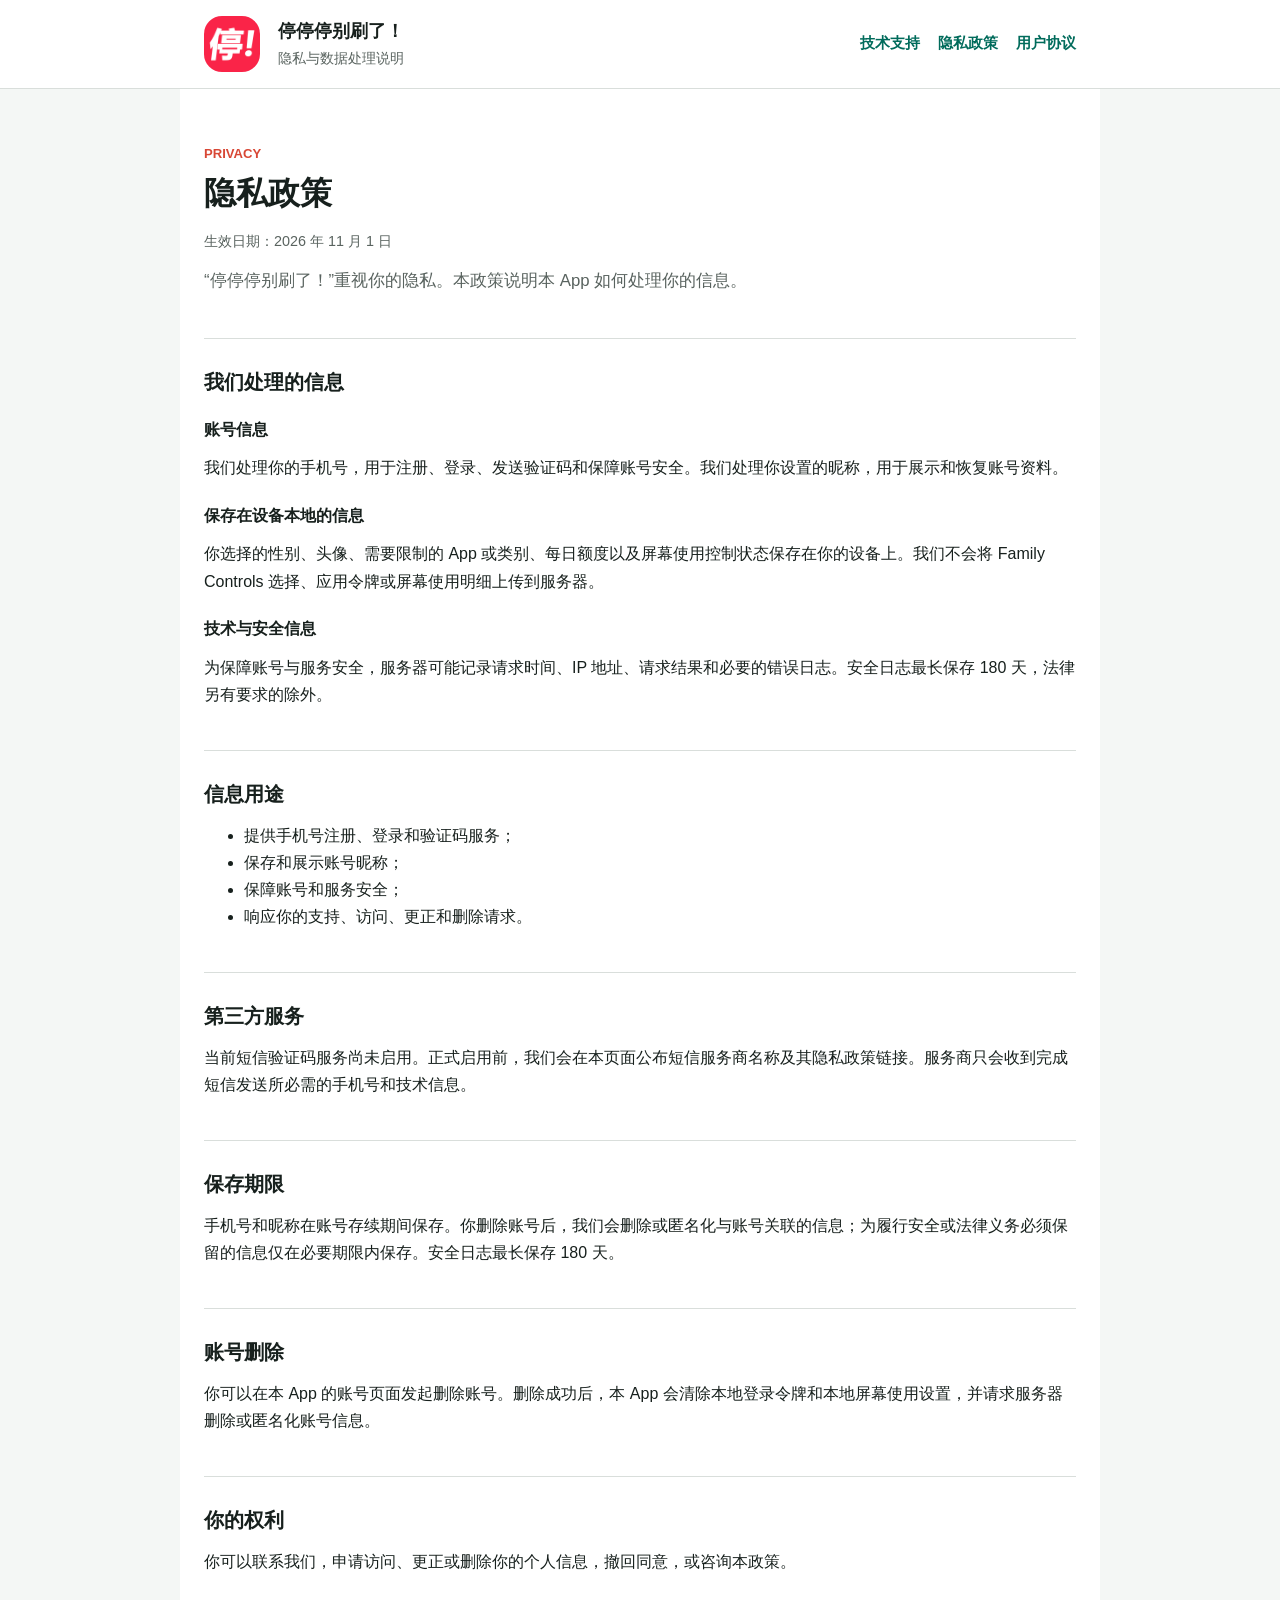
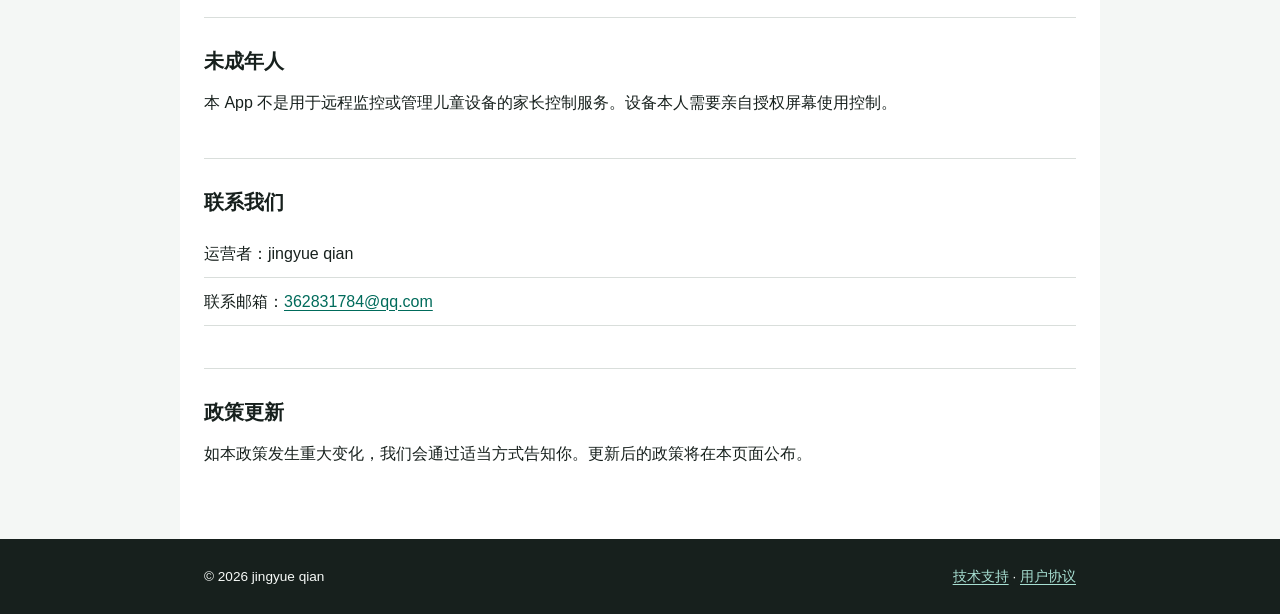
==== privacy/index.html @ dbd38d42 "添加隐私政策" ====
<!doctype html>
<html lang="zh-CN">
<head>
  <meta charset="utf-8">
  <meta name="viewport" content="width=device-width, initial-scale=1">
  <meta name="description" content="停停停别刷了！隐私政策。">
  <title>隐私政策 | 停停停别刷了！</title>
  <link rel="stylesheet" href="../styles.css">
</head>
<body>
  <header class="site-header">
    <div class="header-inner">
      <img class="app-icon" src="../app-icon.png" alt="停停停别刷了！App 图标">
      <div class="brand"><strong>停停停别刷了！</strong><span>隐私与数据处理说明</span></div>
      <nav class="site-nav" aria-label="法律与支持">
        <a href="../">技术支持</a>
        <a href="./">隐私政策</a>
        <a href="../terms/">用户协议</a>
      </nav>
    </div>
  </header>
  <main class="page">
    <p class="eyebrow">Privacy</p>
    <h1>隐私政策</h1>
    <p class="meta">生效日期：2026 年 11 月 1 日</p>
    <p class="lede">“停停停别刷了！”重视你的隐私。本政策说明本 App 如何处理你的信息。</p>

    <h2>我们处理的信息</h2>
    <h3>账号信息</h3>
    <p>我们处理你的手机号，用于注册、登录、发送验证码和保障账号安全。我们处理你设置的昵称，用于展示和恢复账号资料。</p>
    <h3>保存在设备本地的信息</h3>
    <p>你选择的性别、头像、需要限制的 App 或类别、每日额度以及屏幕使用控制状态保存在你的设备上。我们不会将 Family Controls 选择、应用令牌或屏幕使用明细上传到服务器。</p>
    <h3>技术与安全信息</h3>
    <p>为保障账号与服务安全，服务器可能记录请求时间、IP 地址、请求结果和必要的错误日志。安全日志最长保存 180 天，法律另有要求的除外。</p>

    <h2>信息用途</h2>
    <ul>
      <li>提供手机号注册、登录和验证码服务；</li>
      <li>保存和展示账号昵称；</li>
      <li>保障账号和服务安全；</li>
      <li>响应你的支持、访问、更正和删除请求。</li>
    </ul>

    <h2>第三方服务</h2>
    <p>当前短信验证码服务尚未启用。正式启用前，我们会在本页面公布短信服务商名称及其隐私政策链接。服务商只会收到完成短信发送所必需的手机号和技术信息。</p>

    <h2>保存期限</h2>
    <p>手机号和昵称在账号存续期间保存。你删除账号后，我们会删除或匿名化与账号关联的信息；为履行安全或法律义务必须保留的信息仅在必要期限内保存。安全日志最长保存 180 天。</p>

    <h2>账号删除</h2>
    <p>你可以在本 App 的账号页面发起删除账号。删除成功后，本 App 会清除本地登录令牌和本地屏幕使用设置，并请求服务器删除或匿名化账号信息。</p>

    <h2>你的权利</h2>
    <p>你可以联系我们，申请访问、更正或删除你的个人信息，撤回同意，或咨询本政策。</p>

    <h2>未成年人</h2>
    <p>本 App 不是用于远程监控或管理儿童设备的家长控制服务。设备本人需要亲自授权屏幕使用控制。</p>

    <h2>联系我们</h2>
    <ul class="contact-list">
      <li>运营者：jingyue qian</li>
      <li>联系邮箱：<a href="mailto:362831784@qq.com">362831784@qq.com</a></li>
    </ul>

    <h2>政策更新</h2>
    <p>如本政策发生重大变化，我们会通过适当方式告知你。更新后的政策将在本页面公布。</p>
  </main>
  <footer class="site-footer"><div class="footer-inner"><span>© 2026 jingyue qian</span><span><a href="../">技术支持</a> · <a href="../terms/">用户协议</a></span></div></footer>
</body>
</html>
---- styles.css ----
:root {
  color-scheme: light;
  --ink: #17201d;
  --muted: #59635f;
  --line: #d9dedb;
  --paper: #ffffff;
  --wash: #f4f7f5;
  --accent: #d84735;
  --accent-dark: #a72e21;
  --link: #006b5b;
}

* {
  box-sizing: border-box;
}

html {
  background: var(--wash);
  color: var(--ink);
  font-family: -apple-system, BlinkMacSystemFont, "Segoe UI", sans-serif;
  font-size: 16px;
  line-height: 1.7;
}

body {
  margin: 0;
}

a {
  color: var(--link);
  text-decoration-thickness: 1px;
  text-underline-offset: 3px;
}

a:hover {
  color: var(--accent-dark);
}

.site-header {
  background: var(--paper);
  border-bottom: 1px solid var(--line);
}

.header-inner,
.page,
.footer-inner {
  margin: 0 auto;
  max-width: 920px;
  padding-left: 24px;
  padding-right: 24px;
}

.header-inner {
  align-items: center;
  display: flex;
  gap: 18px;
  min-height: 88px;
}

.app-icon {
  border-radius: 18px;
  height: 56px;
  width: 56px;
}

.brand {
  flex: 1;
}

.brand strong,
.brand span {
  display: block;
}

.brand strong {
  font-size: 1.1rem;
}

.brand span {
  color: var(--muted);
  font-size: 0.85rem;
}

.site-nav {
  display: flex;
  flex-wrap: wrap;
  gap: 8px 18px;
}

.site-nav a {
  font-size: 0.92rem;
  font-weight: 600;
  text-decoration: none;
}

.page {
  background: var(--paper);
  min-height: calc(100vh - 190px);
  padding-bottom: 72px;
  padding-top: 54px;
}

.eyebrow {
  color: var(--accent);
  font-size: 0.82rem;
  font-weight: 700;
  margin: 0 0 8px;
  text-transform: uppercase;
}

h1,
h2,
h3 {
  line-height: 1.3;
  margin: 0;
}

h1 {
  font-size: 2rem;
}

h2 {
  border-top: 1px solid var(--line);
  font-size: 1.28rem;
  margin-top: 42px;
  padding-top: 30px;
}

h3 {
  font-size: 1rem;
  margin-top: 24px;
}

p,
ul {
  margin-bottom: 0;
  margin-top: 14px;
}

.lede,
.meta {
  color: var(--muted);
}

.lede {
  font-size: 1.05rem;
  max-width: 700px;
}

.meta {
  font-size: 0.9rem;
}

.notice {
  border-left: 4px solid var(--accent);
  margin-top: 30px;
  padding: 2px 0 2px 18px;
}

.contact-list {
  list-style: none;
  padding: 0;
}

.contact-list li {
  border-bottom: 1px solid var(--line);
  padding: 10px 0;
}

.site-footer {
  background: var(--ink);
  color: #f7faf8;
}

.footer-inner {
  display: flex;
  flex-wrap: wrap;
  font-size: 0.85rem;
  gap: 8px 22px;
  justify-content: space-between;
  padding-bottom: 26px;
  padding-top: 26px;
}

.footer-inner a {
  color: #a7dfd2;
}

@media (max-width: 680px) {
  .header-inner {
    align-items: flex-start;
    flex-wrap: wrap;
    padding-bottom: 18px;
    padding-top: 16px;
  }

  .site-nav {
    flex-basis: 100%;
  }

  .page {
    padding-top: 38px;
  }

  h1 {
    font-size: 1.7rem;
  }
}
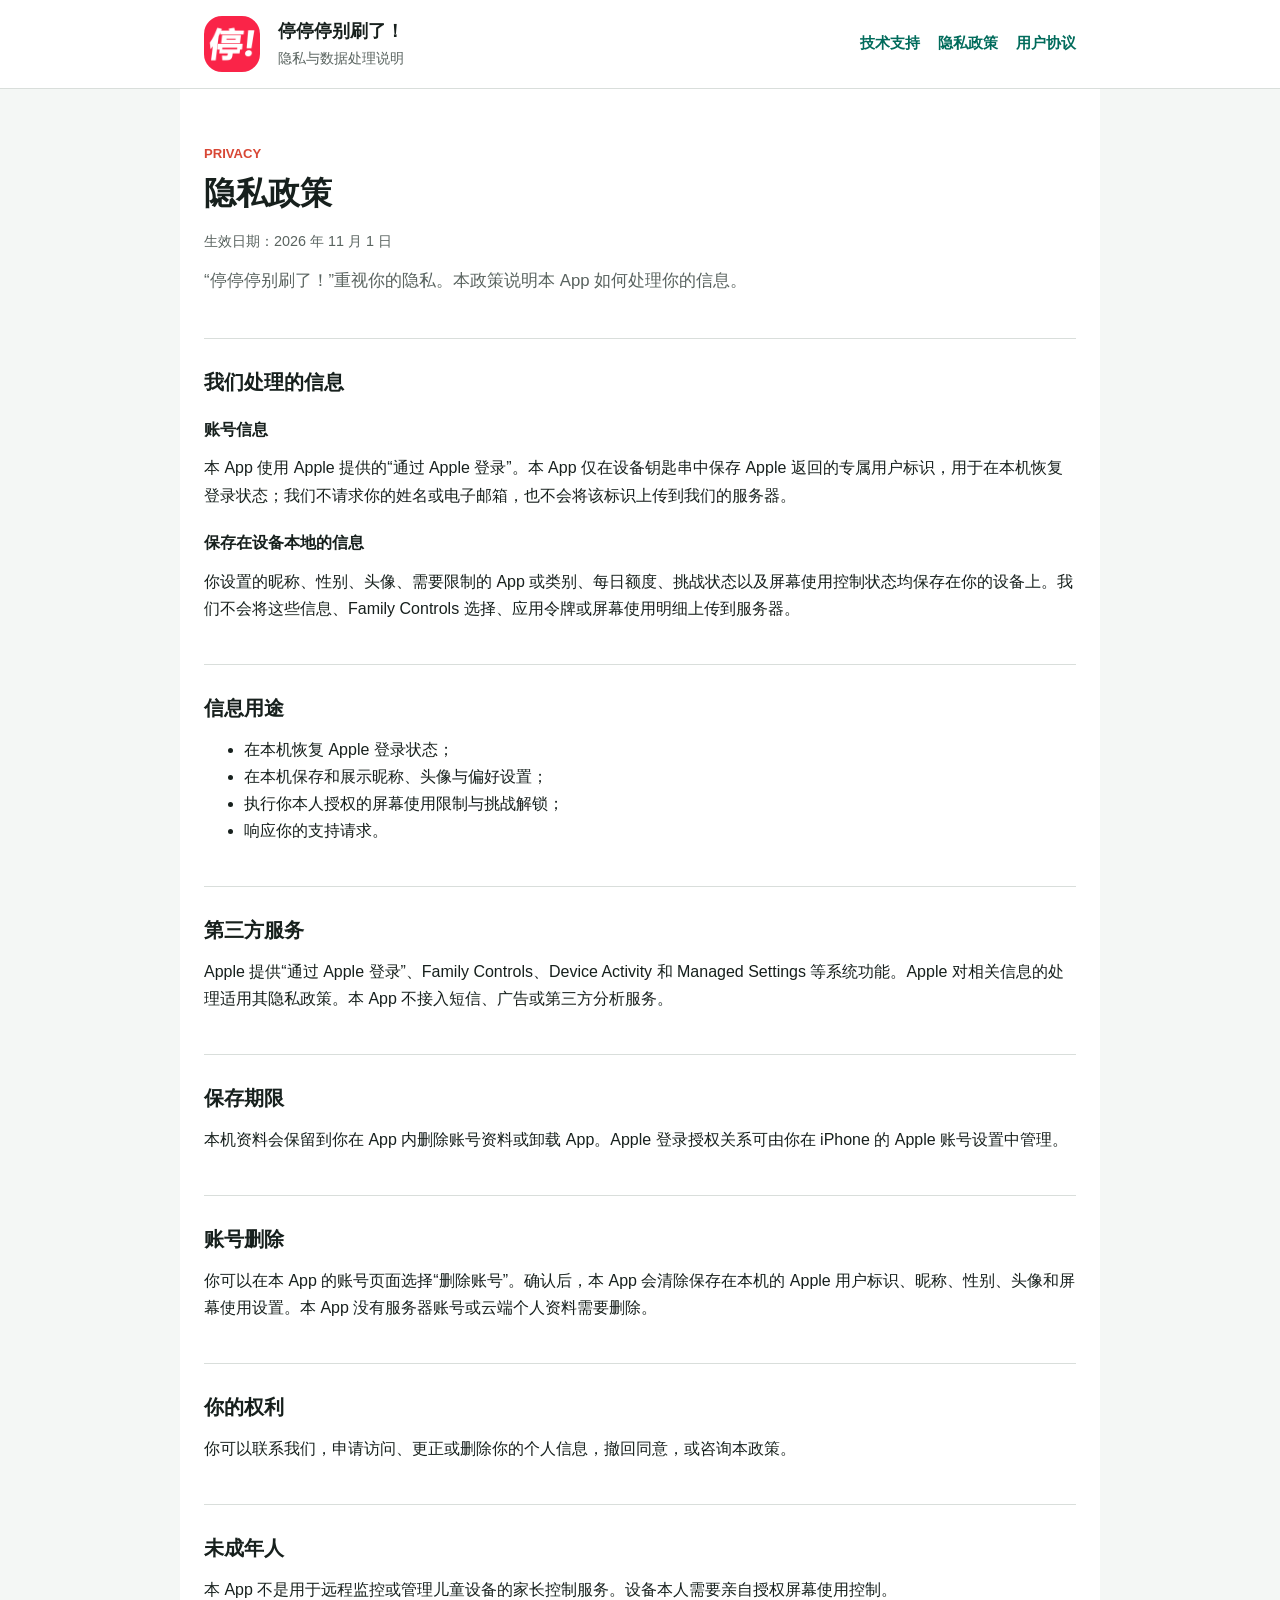
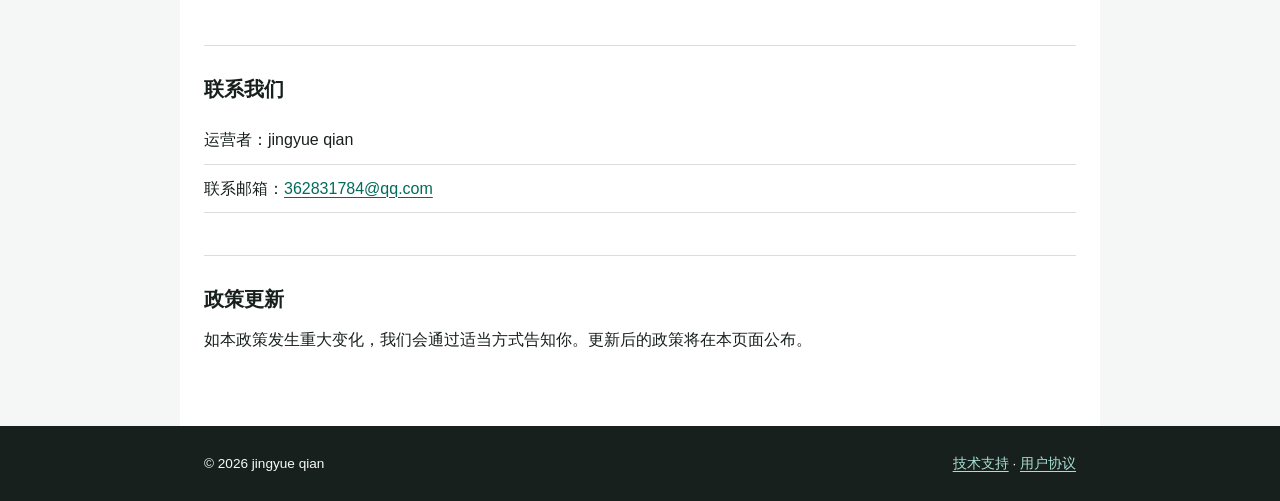
==== commit b86ae8d5: "更新 Apple 登录与本地数据说明" ====
--- a/privacy/index.html
+++ b/privacy/index.html
@@ -27,28 +27,26 @@
 
     <h2>我们处理的信息</h2>
     <h3>账号信息</h3>
-    <p>我们处理你的手机号，用于注册、登录、发送验证码和保障账号安全。我们处理你设置的昵称，用于展示和恢复账号资料。</p>
+    <p>本 App 使用 Apple 提供的“通过 Apple 登录”。本 App 仅在设备钥匙串中保存 Apple 返回的专属用户标识，用于在本机恢复登录状态；我们不请求你的姓名或电子邮箱，也不会将该标识上传到我们的服务器。</p>
     <h3>保存在设备本地的信息</h3>
-    <p>你选择的性别、头像、需要限制的 App 或类别、每日额度以及屏幕使用控制状态保存在你的设备上。我们不会将 Family Controls 选择、应用令牌或屏幕使用明细上传到服务器。</p>
-    <h3>技术与安全信息</h3>
-    <p>为保障账号与服务安全，服务器可能记录请求时间、IP 地址、请求结果和必要的错误日志。安全日志最长保存 180 天，法律另有要求的除外。</p>
+    <p>你设置的昵称、性别、头像、需要限制的 App 或类别、每日额度、挑战状态以及屏幕使用控制状态均保存在你的设备上。我们不会将这些信息、Family Controls 选择、应用令牌或屏幕使用明细上传到服务器。</p>
 
     <h2>信息用途</h2>
     <ul>
-      <li>提供手机号注册、登录和验证码服务；</li>
-      <li>保存和展示账号昵称；</li>
-      <li>保障账号和服务安全；</li>
-      <li>响应你的支持、访问、更正和删除请求。</li>
+      <li>在本机恢复 Apple 登录状态；</li>
+      <li>在本机保存和展示昵称、头像与偏好设置；</li>
+      <li>执行你本人授权的屏幕使用限制与挑战解锁；</li>
+      <li>响应你的支持请求。</li>
     </ul>
 
     <h2>第三方服务</h2>
-    <p>当前短信验证码服务尚未启用。正式启用前，我们会在本页面公布短信服务商名称及其隐私政策链接。服务商只会收到完成短信发送所必需的手机号和技术信息。</p>
+    <p>Apple 提供“通过 Apple 登录”、Family Controls、Device Activity 和 Managed Settings 等系统功能。Apple 对相关信息的处理适用其隐私政策。本 App 不接入短信、广告或第三方分析服务。</p>
 
     <h2>保存期限</h2>
-    <p>手机号和昵称在账号存续期间保存。你删除账号后，我们会删除或匿名化与账号关联的信息；为履行安全或法律义务必须保留的信息仅在必要期限内保存。安全日志最长保存 180 天。</p>
+    <p>本机资料会保留到你在 App 内删除账号资料或卸载 App。Apple 登录授权关系可由你在 iPhone 的 Apple 账号设置中管理。</p>
 
     <h2>账号删除</h2>
-    <p>你可以在本 App 的账号页面发起删除账号。删除成功后，本 App 会清除本地登录令牌和本地屏幕使用设置，并请求服务器删除或匿名化账号信息。</p>
+    <p>你可以在本 App 的账号页面选择“删除账号”。确认后，本 App 会清除保存在本机的 Apple 用户标识、昵称、性别、头像和屏幕使用设置。本 App 没有服务器账号或云端个人资料需要删除。</p>
 
     <h2>你的权利</h2>
     <p>你可以联系我们，申请访问、更正或删除你的个人信息，撤回同意，或咨询本政策。</p>
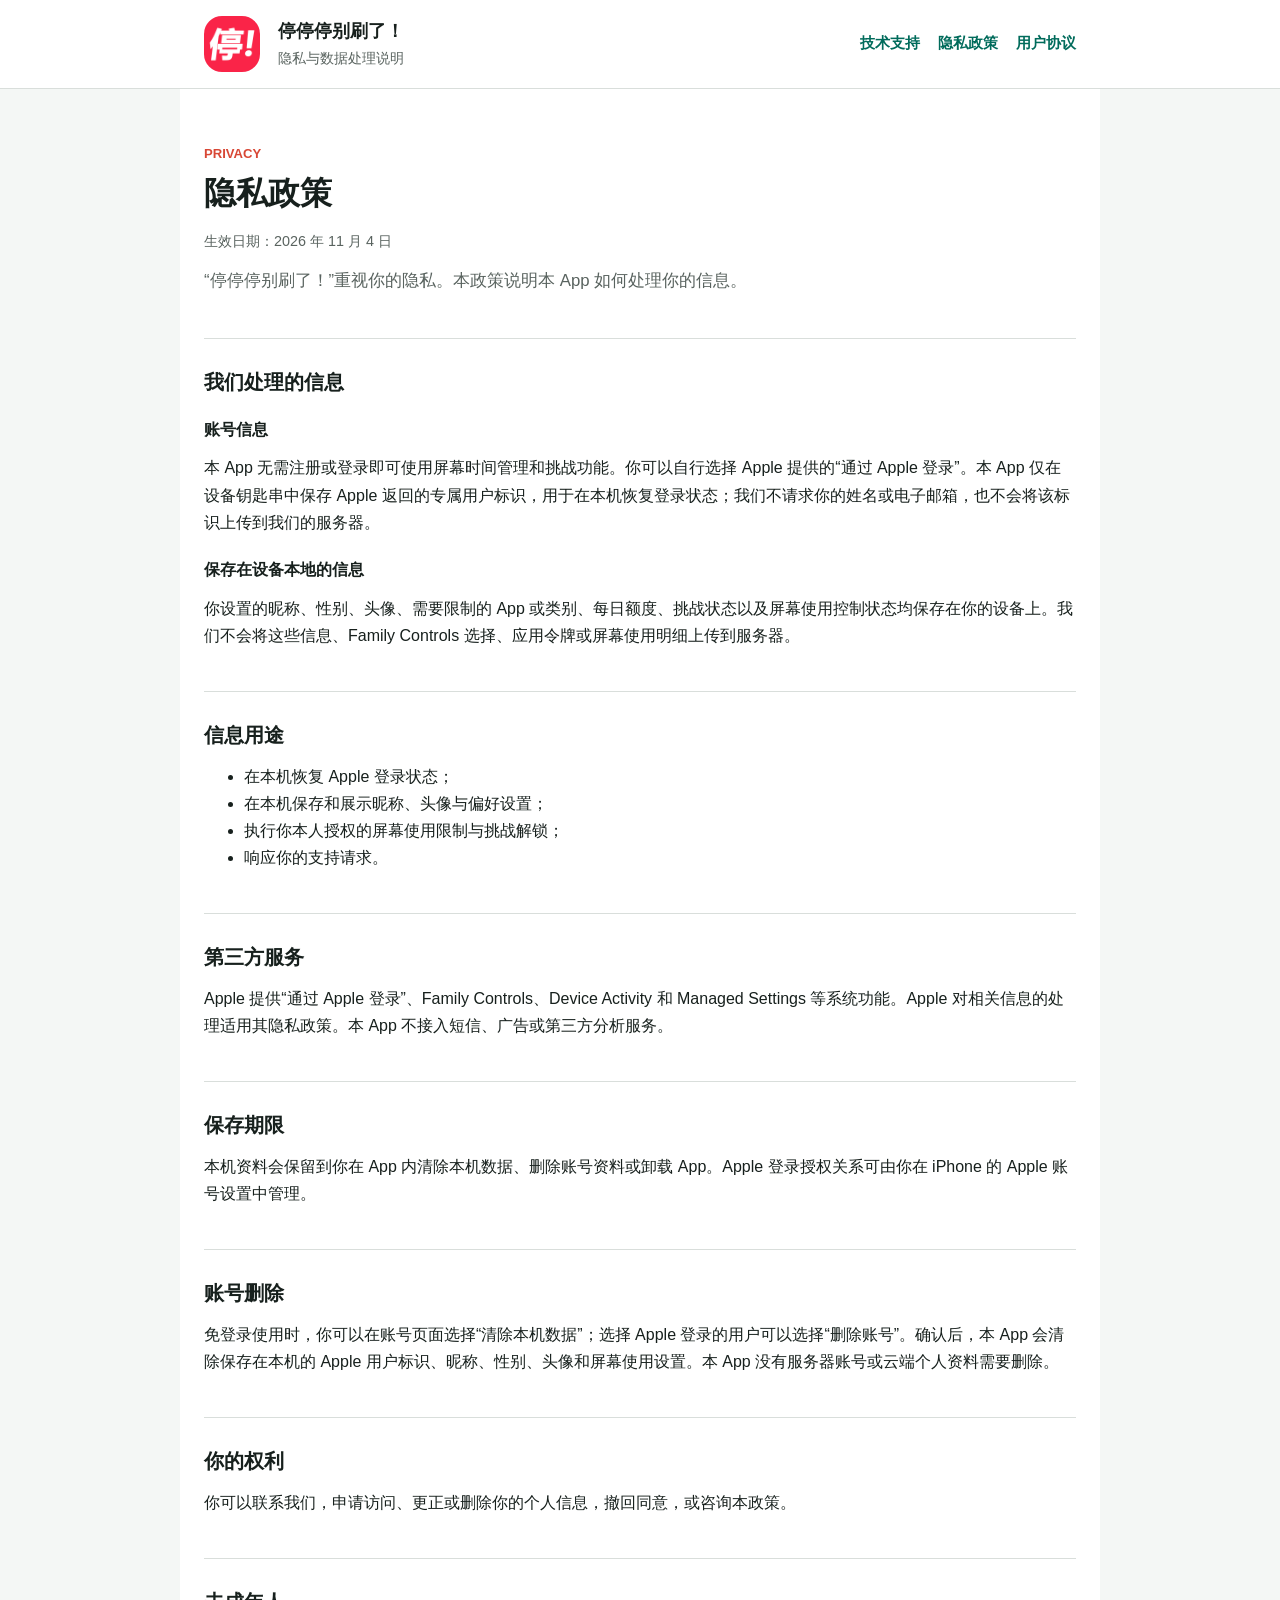
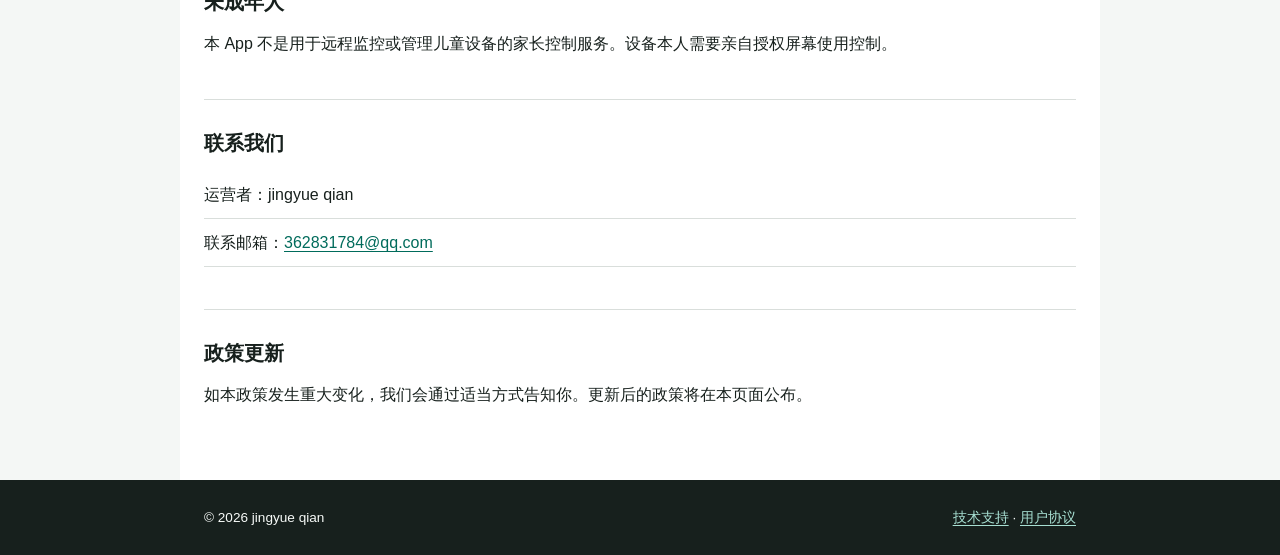
==== commit b1847d18: "Update index.html" ====
--- a/privacy/index.html
+++ b/privacy/index.html
@@ -22,12 +22,12 @@
   <main class="page">
     <p class="eyebrow">Privacy</p>
     <h1>隐私政策</h1>
-    <p class="meta">生效日期：2026 年 11 月 1 日</p>
+    <p class="meta">生效日期：2026 年 11 月 4 日</p>
     <p class="lede">“停停停别刷了！”重视你的隐私。本政策说明本 App 如何处理你的信息。</p>
 
     <h2>我们处理的信息</h2>
     <h3>账号信息</h3>
-    <p>本 App 使用 Apple 提供的“通过 Apple 登录”。本 App 仅在设备钥匙串中保存 Apple 返回的专属用户标识，用于在本机恢复登录状态；我们不请求你的姓名或电子邮箱，也不会将该标识上传到我们的服务器。</p>
+    <p>本 App 无需注册或登录即可使用屏幕时间管理和挑战功能。你可以自行选择 Apple 提供的“通过 Apple 登录”。本 App 仅在设备钥匙串中保存 Apple 返回的专属用户标识，用于在本机恢复登录状态；我们不请求你的姓名或电子邮箱，也不会将该标识上传到我们的服务器。</p>
     <h3>保存在设备本地的信息</h3>
     <p>你设置的昵称、性别、头像、需要限制的 App 或类别、每日额度、挑战状态以及屏幕使用控制状态均保存在你的设备上。我们不会将这些信息、Family Controls 选择、应用令牌或屏幕使用明细上传到服务器。</p>
 
@@ -43,10 +43,10 @@
     <p>Apple 提供“通过 Apple 登录”、Family Controls、Device Activity 和 Managed Settings 等系统功能。Apple 对相关信息的处理适用其隐私政策。本 App 不接入短信、广告或第三方分析服务。</p>
 
     <h2>保存期限</h2>
-    <p>本机资料会保留到你在 App 内删除账号资料或卸载 App。Apple 登录授权关系可由你在 iPhone 的 Apple 账号设置中管理。</p>
+    <p>本机资料会保留到你在 App 内清除本机数据、删除账号资料或卸载 App。Apple 登录授权关系可由你在 iPhone 的 Apple 账号设置中管理。</p>
 
     <h2>账号删除</h2>
-    <p>你可以在本 App 的账号页面选择“删除账号”。确认后，本 App 会清除保存在本机的 Apple 用户标识、昵称、性别、头像和屏幕使用设置。本 App 没有服务器账号或云端个人资料需要删除。</p>
+    <p>免登录使用时，你可以在账号页面选择“清除本机数据”；选择 Apple 登录的用户可以选择“删除账号”。确认后，本 App 会清除保存在本机的 Apple 用户标识、昵称、性别、头像和屏幕使用设置。本 App 没有服务器账号或云端个人资料需要删除。</p>
 
     <h2>你的权利</h2>
     <p>你可以联系我们，申请访问、更正或删除你的个人信息，撤回同意，或咨询本政策。</p>
